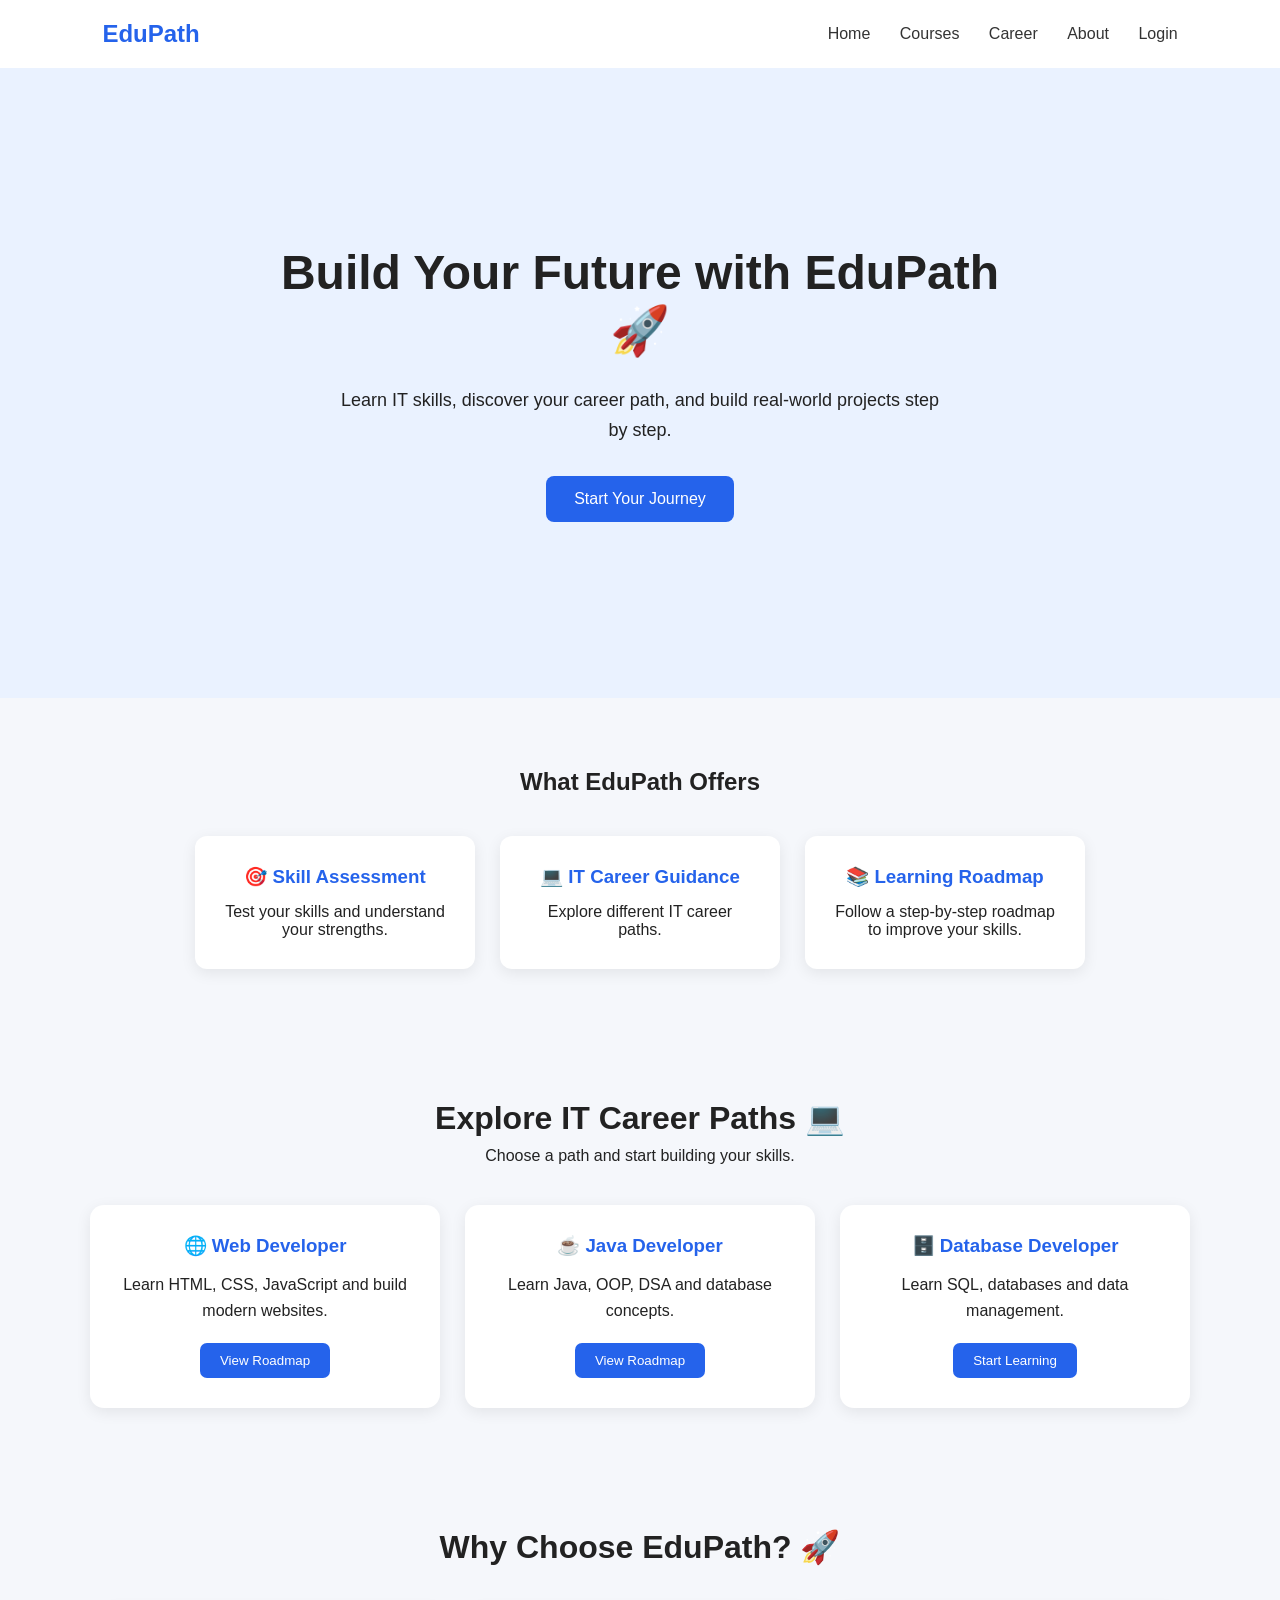
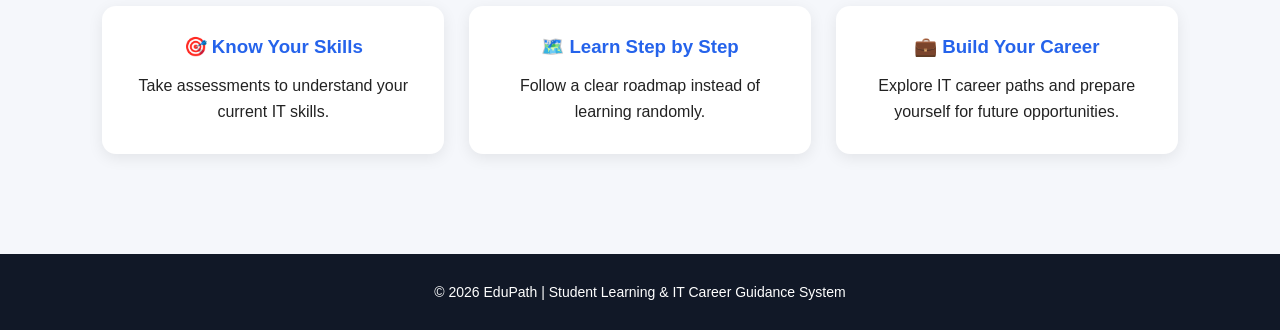
==== index.html @ ddccabc4 "Add files via upload" ====
<!DOCTYPE html>
<html lang="en">

<head>
    <meta charset="UTF-8">
    <meta name="viewport" content="width=device-width, initial-scale=1.0">

    <title>EduPath - Student Learning & IT Career Guidance</title>

    <link rel="stylesheet" href="style.css">
</head>

<body>

    <!-- Header -->
    <header>
        <h2>EduPath</h2>

        <nav>
            <a href="index.html">Home</a>
            <a href="materials.html">Courses</a>
            <a href="roadmap.html">Career</a>
            <a href="about.html">About</a>
            <a href="login.html">Login</a>
        </nav>
    </header>


    <!-- Hero Section -->
    <section class="hero">

        <div class="hero-content">

            <h1>Build Your Future with EduPath 🚀</h1>

            <p>
                Learn IT skills, discover your career path,
                and build real-world projects step by step.
            </p>

            <a href="assessment.html">
                <button>Start Your Journey</button>
            </a>

        </div>

    </section>


    <!-- Features -->
    <section class="features">

        <h2>What EduPath Offers</h2>

        <div class="feature-box">

            <div>
                <h3>🎯 Skill Assessment</h3>
                <p>Test your skills and understand your strengths.</p>
            </div>

            <div>
                <h3>💻 IT Career Guidance</h3>
                <p>Explore different IT career paths.</p>
            </div>

            <div>
                <h3>📚 Learning Roadmap</h3>
                <p>Follow a step-by-step roadmap to improve your skills.</p>
            </div>

        </div>

    </section>


    <!-- Career Section -->
    <section class="career-section">

        <h2>Explore IT Career Paths 💻</h2>

        <p>Choose a path and start building your skills.</p>

        <div class="career-container">

            <div class="career-card">
                <h3>🌐 Web Developer</h3>

                <p>
                    Learn HTML, CSS, JavaScript and build modern websites.
                </p>

                <a href="roadmap.html">
                    <button>View Roadmap</button>
                </a>
            </div>


            <div class="career-card">
                <h3>☕ Java Developer</h3>

                <p>
                    Learn Java, OOP, DSA and database concepts.
                </p>

                <a href="roadmap.html">
                    <button>View Roadmap</button>
                </a>
            </div>


            <div class="career-card">
                <h3>🗄️ Database Developer</h3>

                <p>
                    Learn SQL, databases and data management.
                </p>

                <a href="materials.html">
                    <button>Start Learning</button>
                </a>
            </div>

        </div>

    </section>

    <section class="why-section">

        <h2>Why Choose EduPath? 🚀</h2>

        <div class="why-container">

            <div class="why-card">
                <h3>🎯 Know Your Skills</h3>
                <p>
                    Take assessments to understand your current IT skills.
                </p>
            </div>

            <div class="why-card">
                <h3>🗺️ Learn Step by Step</h3>
                <p>
                    Follow a clear roadmap instead of learning randomly.
                </p>
            </div>

            <div class="why-card">
                <h3>💼 Build Your Career</h3>
                <p>
                    Explore IT career paths and prepare yourself for future opportunities.
                </p>
            </div>

        </div>

    </section>

    <!-- Footer -->
    <footer>

        <p>
            © 2026 EduPath | Student Learning & IT Career Guidance System
        </p>

    </footer>


    <script src="script.js"></script>

</body>

</html>
---- style.css ----
* {
    margin: 0;
    padding: 0;
    box-sizing: border-box;
}

body {
    font-family: Arial, sans-serif;
    background: #f5f7fb;
    color: #222;
}

/* Header */
header {
    background: white;
    padding: 20px 8%;
    display: flex;
    justify-content: space-between;
    align-items: center;
    box-shadow: 0 2px 10px rgba(0, 0, 0, 0.08);
}

header h2 {
    color: #2563eb;
}

nav a {
    text-decoration: none;
    color: #333;
    margin-left: 25px;
    font-size: 16px;
}

nav a:hover {
    color: #2563eb;
}

/* Hero */
.hero {
    text-align: center;
    padding: 100px 20px;
    background: #eaf2ff;
}

.hero h1 {
    font-size: 42px;
    max-width: 750px;
    margin: auto;
    line-height: 1.2;
}

.hero p {
    font-size: 18px;
    margin: 25px auto;
    max-width: 600px;
    line-height: 1.6;
}

.hero button {
    padding: 14px 28px;
    border: none;
    border-radius: 8px;
    background: #2563eb;
    color: white;
    font-size: 16px;
    cursor: pointer;
}

.hero button:hover {
    background: #174bb5;
}

/* Features */
.features {
    padding: 70px 8%;
    text-align: center;
}

.features h2 {
    margin-bottom: 40px;
}

.feature-box {
    display: flex;
    justify-content: center;
    gap: 25px;
    flex-wrap: wrap;
}

.feature-box div {
    background: white;
    padding: 30px;
    width: 280px;
    border-radius: 12px;
    box-shadow: 0 4px 15px rgba(0, 0, 0, 0.08);
}

.feature-box h3 {
    margin-bottom: 15px;
}

/* Footer */
footer {
    text-align: center;
    padding: 25px;
    background: #111827;
    color: white;
}

/* Mobile */
@media (max-width: 700px) {

    header {
        flex-direction: column;
        gap: 15px;
    }

    nav a {
        margin: 0 7px;
        font-size: 14px;
    }

    .hero h1 {
        font-size: 30px;
    }
}

/* Login Page */

.login-container {
    width: 350px;
    margin: 80px auto;
    padding: 35px;
    background: white;
    border-radius: 15px;
    box-shadow: 0 5px 20px rgba(0, 0, 0, 0.12);
    text-align: center;
}

.login-container h1 {
    color: #2563eb;
    margin-bottom: 10px;
}

.login-container h2 {
    margin-bottom: 25px;
}

.login-container form {
    text-align: left;
}

.login-container label {
    display: block;
    margin-top: 15px;
    margin-bottom: 6px;
}

.login-container input {
    width: 100%;
    padding: 12px;
    border: 1px solid #ccc;
    border-radius: 7px;
    box-sizing: border-box;
}

.login-container button {
    width: 100%;
    margin-top: 25px;
    padding: 12px;
    border: none;
    border-radius: 7px;
    background: #2563eb;
    color: white;
    font-size: 16px;
    cursor: pointer;
}

.login-container button:hover {
    background: #174bb5;
}

.login-container p {
    margin-top: 20px;
}

.login-container a {
    color: #2563eb;
    text-decoration: none;
}

/* Dashboard */

.dashboard {
    padding: 60px 8%;
    text-align: center;
}

.dashboard h1 {
    font-size: 34px;
    margin-bottom: 12px;
}

.dashboard>p {
    font-size: 17px;
    margin-bottom: 40px;
}

.dashboard-box {
    display: grid;
    grid-template-columns: repeat(3, 1fr);
    gap: 25px;
}

.dashboard-card {
    background: white;
    padding: 30px 20px;
    border-radius: 14px;
    box-shadow: 0 4px 15px rgba(0, 0, 0, 0.08);
}

.dashboard-card h3 {
    margin-bottom: 12px;
}

.dashboard-card p {
    line-height: 1.5;
    margin-bottom: 20px;
}

.dashboard-card button {
    padding: 10px 18px;
    border: none;
    border-radius: 7px;
    background: #2563eb;
    color: white;
    cursor: pointer;
}

.dashboard-card button:hover {
    background: #174bb5;
}

/* Mobile Dashboard */

@media (max-width: 800px) {
    .dashboard-box {
        grid-template-columns: 1fr;
    }
}

/* Skill Assessment */

.assessment {
    max-width: 800px;
    margin: 50px auto;
    padding: 35px;
}

.assessment h1 {
    text-align: center;
    font-size: 34px;
    margin-bottom: 10px;
}

.assessment>p {
    text-align: center;
    margin-bottom: 35px;
}

.question {
    background: white;
    padding: 25px;
    margin-bottom: 20px;
    border-radius: 12px;
    box-shadow: 0 4px 15px rgba(0, 0, 0, 0.08);
}

.question h3 {
    margin-bottom: 18px;
}

.question label {
    display: block;
    padding: 10px;
    margin: 5px 0;
    border: 1px solid #ddd;
    border-radius: 7px;
    cursor: pointer;
}

.question label:hover {
    background: #f0f6ff;
}

.question input {
    margin-right: 10px;
}

.assessment button {
    display: block;
    margin: 30px auto;
    padding: 13px 25px;
    border: none;
    border-radius: 8px;
    background: #2563eb;
    color: white;
    font-size: 16px;
    cursor: pointer;
}

.assessment button:hover {
    background: #174bb5;
}

#assessmentResult {
    text-align: center;
    font-size: 20px;
    font-weight: bold;
    margin-top: 20px;
}

/* Mobile Responsive Design */

@media (max-width: 600px) {

    header {
        padding: 15px 20px;
        flex-direction: column;
        gap: 12px;
    }

    nav {
        display: flex;
        flex-wrap: wrap;
        justify-content: center;
        gap: 10px;
    }

    nav a {
        font-size: 14px;
    }

    .dashboard {
        padding: 35px 20px;
    }

    .dashboard h1 {
        font-size: 26px;
    }

    .dashboard-box {
        grid-template-columns: 1fr;
    }

    .assessment {
        padding: 25px 15px;
    }

    .assessment h1 {
        font-size: 28px;
    }

    .question {
        padding: 20px;
    }

    .roadmap {
        padding: 35px 20px;
    }

    .materials {
        padding: 35px 20px;
    }

    .quiz {
        padding: 35px 20px;
    }

    .results {
        padding: 35px 20px;
    }

    .profile {
        padding: 35px 20px;
    }

}

/* Responsive Design */

@media (max-width: 900px) {

    .dashboard-box,
    .materials-container {
        grid-template-columns: 1fr 1fr;
    }

}

@media (max-width: 600px) {

    header {
        flex-direction: column;
        text-align: center;
    }

    nav {
        display: flex;
        flex-wrap: wrap;
        justify-content: center;
        gap: 10px;
    }

    .dashboard-box,
    .materials-container {
        grid-template-columns: 1fr;
    }

    .dashboard,
    .assessment,
    .roadmap,
    .materials,
    .quiz,
    .results,
    .profile {
        width: auto;
        padding: 25px 15px;
    }

    h1 {
        font-size: 28px;
    }

    .dashboard-card,
    .material-card,
    .quiz-question,
    .question,
    .result-card,
    .profile-card {
        width: auto;
    }

}

/* Home Page Hero */

.hero {
    min-height: 70vh;
    display: flex;
    align-items: center;
    justify-content: center;
    text-align: center;
    padding: 50px 20px;
}

.hero-content {
    max-width: 750px;
}

.hero h1 {
    font-size: 48px;
    margin-bottom: 20px;
}

.hero p {
    font-size: 18px;
    line-height: 1.7;
    margin-bottom: 30px;
}

.hero button {
    padding: 14px 28px;
    font-size: 16px;
    cursor: pointer;
}

/* Career Cards */

.career-section {
    text-align: center;
    padding: 60px 20px;
}

.career-section h2 {
    font-size: 32px;
    margin-bottom: 10px;
}

.career-container {
    display: grid;
    grid-template-columns: repeat(3, 1fr);
    gap: 25px;
    max-width: 1100px;
    margin: 40px auto 0;
}

.career-card {
    padding: 25px;
    border-radius: 12px;
    text-align: center;
}

.career-card h3 {
    margin-bottom: 15px;
}

.career-card p {
    line-height: 1.6;
    margin-bottom: 20px;
}

.career-card button {
    padding: 10px 20px;
    cursor: pointer;
}

/* Phone */

@media (max-width: 600px) {

    .career-container {
        grid-template-columns: 1fr;
    }

}

/* Career Card Design */

.career-card {
    background: white;
    padding: 30px 25px;
    border-radius: 14px;
    box-shadow: 0 4px 15px rgba(0, 0, 0, 0.08);
    transition: transform 0.2s ease;
}

.career-card:hover {
    transform: translateY(-5px);
}

.career-card h3 {
    color: #2563eb;
}

.career-card button {
    border: none;
    border-radius: 7px;
    background: #2563eb;
    color: white;
}

.career-card button:hover {
    background: #174bb5;
}

/* Feature Card Design */

.feature-box div {
    transition: transform 0.2s ease;
}

.feature-box div:hover {
    transform: translateY(-5px);
}

.feature-box h3 {
    color: #2563eb;
}

/* Footer Design */

footer {
    margin-top: 40px;
    padding: 30px 20px;
    text-align: center;
    background: #111827;
    color: white;
}

footer p {
    margin: 0;
    font-size: 14px;
}

/* Why Choose EduPath */

.why-section {
    padding: 60px 8%;
    text-align: center;
}

.why-section h2 {
    font-size: 32px;
    margin-bottom: 40px;
}

.why-container {
    display: grid;
    grid-template-columns: repeat(3, 1fr);
    gap: 25px;
    max-width: 1100px;
    margin: auto;
}

.why-card {
    background: white;
    padding: 30px 25px;
    border-radius: 14px;
    box-shadow: 0 4px 15px rgba(0, 0, 0, 0.08);
}

.why-card h3 {
    color: #2563eb;
    margin-bottom: 15px;
}

.why-card p {
    line-height: 1.6;
}

/* Phone */

@media (max-width: 600px) {

    .why-container {
        grid-template-columns: 1fr;
    }

}
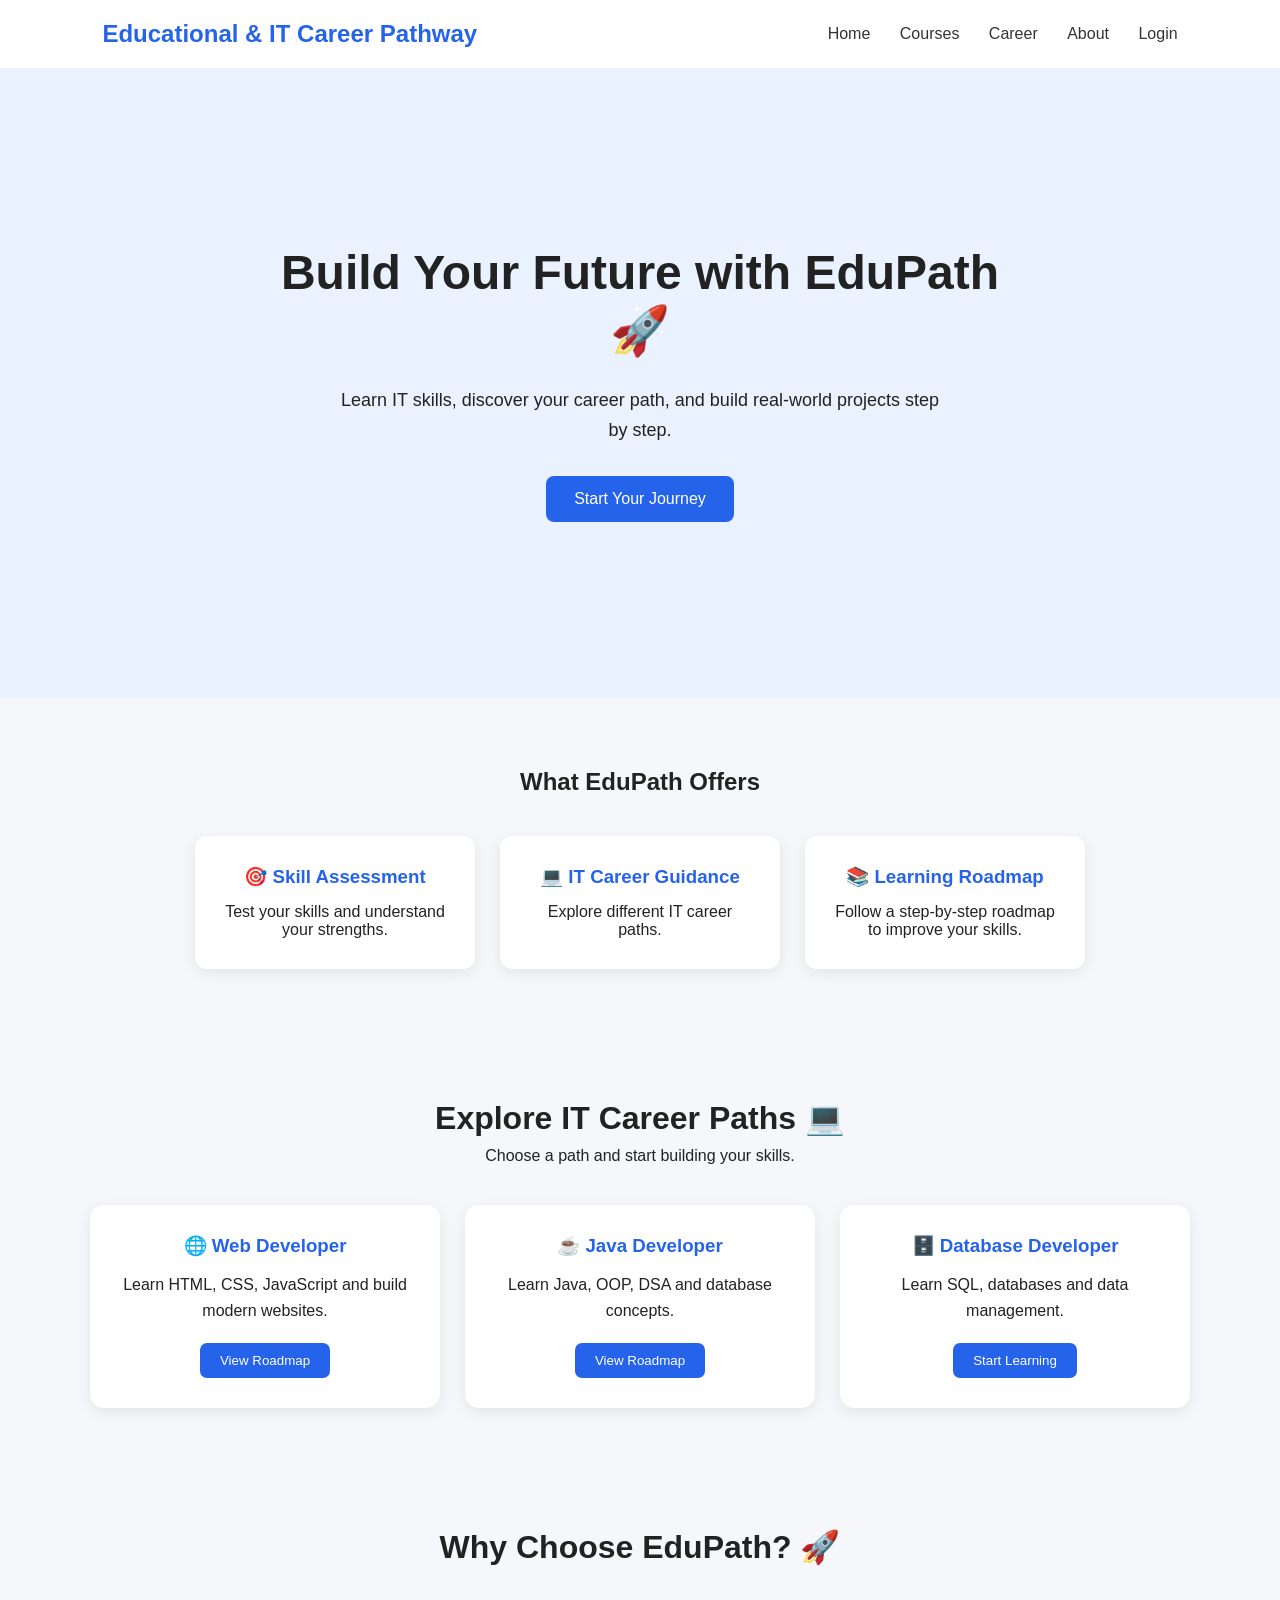
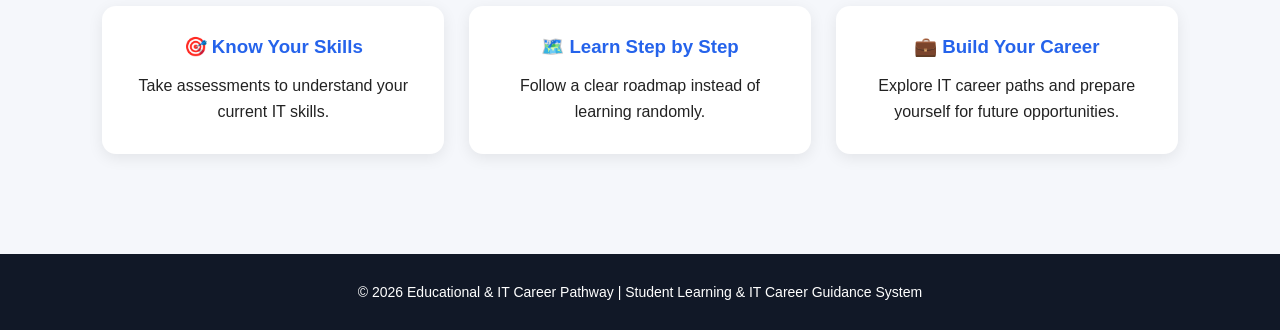
==== commit 6a6f5a94: "Add files via upload" ====
--- a/index.html
+++ b/index.html
@@ -14,7 +14,7 @@
 
     <!-- Header -->
     <header>
-        <h2>EduPath</h2>
+        <h2>Educational & IT Career Pathway</h2>
 
         <nav>
             <a href="index.html">Home</a>
@@ -160,7 +160,7 @@
     <footer>
 
         <p>
-            © 2026 EduPath | Student Learning & IT Career Guidance System
+            © 2026 Educational & IT Career Pathway | Student Learning & IT Career Guidance System
         </p>
 
     </footer>
--- a/style.css
+++ b/style.css
@@ -627,4 +627,2493 @@
         grid-template-columns: 1fr;
     }
 
+}
+
+/* Mobile Hero Fix */
+
+@media (max-width: 600px) {
+
+    .hero {
+        min-height: auto;
+        padding: 60px 20px;
+    }
+
+    .hero h1 {
+        font-size: 30px;
+    }
+
+    .hero p {
+        font-size: 16px;
+        margin: 18px auto;
+    }
+
+    .hero-content {
+        width: 100%;
+    }
+
+}
+
+/* =================================
+   CAREER ROADMAP PAGE
+================================= */
+
+.roadmap-hero {
+    padding: 80px 20px;
+    text-align: center;
+    background: linear-gradient(135deg, #eaf2ff, #f5f3ff);
+}
+
+.roadmap-badge {
+    display: inline-block;
+    padding: 10px 18px;
+    border-radius: 30px;
+    background: white;
+    color: #2563eb;
+    font-weight: bold;
+    box-shadow: 0 3px 12px rgba(0, 0, 0, 0.08);
+}
+
+.roadmap-hero h1 {
+    font-size: 46px;
+    margin: 25px 0 15px;
+    color: #172554;
+}
+
+.roadmap-hero p {
+    max-width: 750px;
+    margin: auto;
+    font-size: 18px;
+    line-height: 1.7;
+    color: #475569;
+}
+
+
+/* Main Section */
+
+.roadmap-section {
+    padding: 70px 6%;
+    background: #f8fafc;
+}
+
+.roadmap-section>h2 {
+    text-align: center;
+    font-size: 34px;
+    color: #172554;
+}
+
+.section-subtitle {
+    text-align: center;
+    margin: 12px auto 45px;
+    color: #64748b;
+}
+
+
+/* Career Card */
+
+.roadmap-card {
+    max-width: 1150px;
+    margin: 35px auto;
+    padding: 35px;
+    border-radius: 20px;
+    background: white;
+    box-shadow: 0 8px 30px rgba(0, 0, 0, 0.08);
+    border: 1px solid #e2e8f0;
+}
+
+
+/* Career Information */
+
+.career-info {
+    max-width: 850px;
+}
+
+.career-icon {
+    width: 65px;
+    height: 65px;
+    display: flex;
+    align-items: center;
+    justify-content: center;
+    border-radius: 18px;
+    background: #eaf2ff;
+    font-size: 32px;
+    margin-bottom: 18px;
+}
+
+.career-info h2 {
+    font-size: 30px;
+    margin-bottom: 8px;
+    color: #172554;
+}
+
+.career-info h4 {
+    color: #2563eb;
+    margin-bottom: 18px;
+}
+
+.career-info p {
+    line-height: 1.7;
+    color: #475569;
+    margin-bottom: 12px;
+}
+
+
+/* Steps */
+
+.steps {
+    margin-top: 35px;
+}
+
+.steps>h3 {
+    margin-bottom: 20px;
+    color: #172554;
+}
+
+.step {
+    display: flex;
+    gap: 18px;
+    padding: 20px;
+    margin-bottom: 15px;
+    border-radius: 14px;
+    background: #f8fafc;
+    border: 1px solid #e2e8f0;
+    transition: 0.3s;
+}
+
+.step:hover {
+    transform: translateX(5px);
+    box-shadow: 0 5px 18px rgba(0, 0, 0, 0.08);
+}
+
+.step>span {
+    min-width: 38px;
+    height: 38px;
+    display: flex;
+    align-items: center;
+    justify-content: center;
+    border-radius: 50%;
+    background: #2563eb;
+    color: white;
+    font-weight: bold;
+}
+
+.step h4 {
+    margin-bottom: 7px;
+    color: #1e293b;
+    font-size: 18px;
+}
+
+.step p {
+    color: #64748b;
+    line-height: 1.6;
+}
+
+
+/* Different Career Cards */
+
+.java-roadmap {
+    border-top: 5px solid #7c3aed;
+}
+
+.java-roadmap .career-icon {
+    background: #f1eaff;
+}
+
+.database-roadmap {
+    border-top: 5px solid #059669;
+}
+
+.database-roadmap .career-icon {
+    background: #e7fff6;
+}
+
+
+/* Career Opportunities */
+
+.career-opportunities {
+    margin-top: 25px;
+    padding: 16px 20px;
+    border-radius: 12px;
+    background: #eef5ff;
+    color: #2563eb;
+    line-height: 1.7;
+}
+
+
+/* Other Careers */
+
+.other-careers {
+    padding: 70px 6%;
+    text-align: center;
+}
+
+.other-careers h2 {
+    font-size: 32px;
+    color: #172554;
+}
+
+.other-careers>p {
+    margin: 12px auto 35px;
+    color: #64748b;
+}
+
+.other-career-container {
+    max-width: 1100px;
+    margin: auto;
+    display: grid;
+    grid-template-columns: repeat(3, 1fr);
+    gap: 25px;
+}
+
+.other-card {
+    padding: 28px;
+    background: white;
+    border-radius: 16px;
+    border: 1px solid #e2e8f0;
+    box-shadow: 0 5px 18px rgba(0, 0, 0, 0.06);
+    transition: 0.3s;
+}
+
+.other-card:hover {
+    transform: translateY(-6px);
+}
+
+.other-card h3 {
+    margin-bottom: 12px;
+    color: #2563eb;
+}
+
+.other-card p {
+    color: #64748b;
+    line-height: 1.6;
+}
+
+
+/* Mobile */
+
+@media (max-width: 700px) {
+
+    .roadmap-hero {
+        padding: 55px 20px;
+    }
+
+    .roadmap-hero h1 {
+        font-size: 31px;
+    }
+
+    .roadmap-hero p {
+        font-size: 16px;
+    }
+
+    .roadmap-section {
+        padding: 45px 15px;
+    }
+
+    .roadmap-section>h2 {
+        font-size: 27px;
+    }
+
+    .roadmap-card {
+        padding: 22px;
+        margin: 25px auto;
+    }
+
+    .career-info h2 {
+        font-size: 26px;
+    }
+
+    .step {
+        padding: 16px;
+        gap: 12px;
+    }
+
+    .step p {
+        font-size: 14px;
+    }
+
+    .other-careers {
+        padding: 50px 15px;
+    }
+
+    .other-career-container {
+        grid-template-columns: 1fr;
+    }
+
+}
+
+/* ============================= */
+/* PROFESSIONAL ROADMAP DESIGN */
+/* ============================= */
+
+.roadmap-hero {
+    text-align: center;
+    padding: 70px 20px;
+    background: linear-gradient(135deg, #eaf2ff, #f8fbff);
+}
+
+.roadmap-hero h1 {
+    font-size: 42px;
+    margin-bottom: 15px;
+}
+
+.roadmap-hero p {
+    max-width: 700px;
+    margin: auto;
+    line-height: 1.7;
+    color: #555;
+}
+
+.roadmap-section {
+    padding: 70px 8%;
+    background: #f5f7fb;
+}
+
+.java-roadmap {
+    background: #eef5ff;
+}
+
+.database-roadmap {
+    background: #f7f8fc;
+}
+
+.roadmap-title {
+    text-align: center;
+    max-width: 800px;
+    margin: 0 auto 45px;
+}
+
+.roadmap-title h2 {
+    font-size: 32px;
+    color: #2563eb;
+    margin-bottom: 12px;
+}
+
+.roadmap-title p {
+    color: #555;
+    line-height: 1.7;
+}
+
+.roadmap-grid {
+    max-width: 1100px;
+    margin: auto;
+    display: grid;
+    grid-template-columns: repeat(3, 1fr);
+    gap: 25px;
+}
+
+.roadmap-card {
+    background: white;
+    padding: 30px;
+    border-radius: 16px;
+    box-shadow: 0 5px 20px rgba(0, 0, 0, 0.08);
+    border-top: 4px solid #2563eb;
+    transition: 0.3s;
+}
+
+.roadmap-card:hover {
+    transform: translateY(-6px);
+    box-shadow: 0 10px 25px rgba(0, 0, 0, 0.12);
+}
+
+.roadmap-card span {
+    display: inline-block;
+    background: #2563eb;
+    color: white;
+    padding: 6px 12px;
+    border-radius: 20px;
+    font-size: 13px;
+    margin-bottom: 15px;
+}
+
+.roadmap-card h3 {
+    font-size: 21px;
+    margin-bottom: 15px;
+}
+
+.roadmap-card p {
+    color: #555;
+    line-height: 1.7;
+}
+
+.roadmap-card b {
+    display: block;
+    margin-top: 18px;
+    margin-bottom: 5px;
+}
+
+.final-card {
+    border-top-color: #16a34a;
+}
+
+.final-card span {
+    background: #16a34a;
+}
+
+
+/* Mobile */
+
+@media (max-width: 800px) {
+
+    .roadmap-grid {
+        grid-template-columns: 1fr 1fr;
+    }
+
+}
+
+@media (max-width: 600px) {
+
+    .roadmap-hero {
+        padding: 50px 20px;
+    }
+
+    .roadmap-hero h1 {
+        font-size: 30px;
+    }
+
+    .roadmap-section {
+        padding: 50px 15px;
+    }
+
+    .roadmap-title h2 {
+        font-size: 26px;
+    }
+
+    .roadmap-grid {
+        grid-template-columns: 1fr;
+    }
+
+    .roadmap-card {
+        padding: 25px;
+    }
+
+}
+
+/* ================================= */
+/* PROFESSIONAL STUDY MATERIALS PAGE */
+/* ================================= */
+
+.materials-hero {
+    min-height: 300px;
+    padding: 70px 20px;
+    display: flex;
+    justify-content: center;
+    align-items: center;
+    text-align: center;
+    background: linear-gradient(135deg, #eaf2ff, #f8fbff);
+}
+
+.materials-hero h1 {
+    font-size: 48px;
+    margin: 15px 0;
+}
+
+.materials-hero p {
+    max-width: 650px;
+    margin: auto;
+    color: #555;
+    line-height: 1.7;
+    font-size: 17px;
+}
+
+.materials-badge {
+    display: inline-block;
+    padding: 8px 16px;
+    border-radius: 30px;
+    background: #dbeafe;
+    color: #2563eb;
+    font-size: 13px;
+    font-weight: bold;
+    letter-spacing: 1px;
+}
+
+
+/* Materials Section */
+
+.materials-section {
+    padding: 70px 8%;
+    background: #f5f7fb;
+}
+
+.materials-heading {
+    text-align: center;
+    margin-bottom: 45px;
+}
+
+.materials-heading h2 {
+    font-size: 32px;
+    margin-bottom: 10px;
+}
+
+.materials-heading p {
+    color: #666;
+}
+
+
+/* Cards */
+
+.materials-container {
+    max-width: 1150px;
+    margin: auto;
+
+    display: grid;
+    grid-template-columns: repeat(3, 1fr);
+
+    gap: 25px;
+}
+
+.material-card {
+    background: white;
+
+    padding: 30px;
+
+    border-radius: 18px;
+
+    box-shadow: 0 5px 20px rgba(0, 0, 0, 0.08);
+
+    border: 1px solid #e8edf5;
+
+    transition: 0.3s;
+}
+
+.material-card:hover {
+    transform: translateY(-7px);
+
+    box-shadow: 0 12px 30px rgba(0, 0, 0, 0.12);
+}
+
+.material-icon {
+    width: 60px;
+    height: 60px;
+
+    display: flex;
+    align-items: center;
+    justify-content: center;
+
+    border-radius: 14px;
+
+    background: #eaf2ff;
+
+    font-size: 30px;
+
+    margin-bottom: 20px;
+}
+
+.material-card h3 {
+    font-size: 22px;
+    margin-bottom: 12px;
+}
+
+.material-card p {
+    color: #555;
+
+    line-height: 1.7;
+
+    font-size: 15px;
+
+    min-height: 105px;
+}
+
+
+/* Topics */
+
+.material-topics {
+    display: flex;
+    flex-wrap: wrap;
+
+    gap: 7px;
+
+    margin: 18px 0;
+}
+
+.material-topics span {
+    background: #f0f6ff;
+
+    color: #2563eb;
+
+    padding: 5px 10px;
+
+    border-radius: 20px;
+
+    font-size: 12px;
+
+    font-weight: bold;
+}
+
+
+/* Button */
+
+.material-card button {
+    width: 100%;
+
+    padding: 12px;
+
+    border: none;
+
+    border-radius: 8px;
+
+    background: #2563eb;
+
+    color: white;
+
+    font-size: 15px;
+
+    cursor: pointer;
+
+    transition: 0.3s;
+}
+
+.material-card button:hover {
+    background: #174bb5;
+}
+
+
+/* Learning Tips */
+
+.learning-tips {
+    padding: 70px 8%;
+
+    text-align: center;
+
+    background: white;
+}
+
+.learning-tips h2 {
+    font-size: 30px;
+
+    margin-bottom: 40px;
+}
+
+.tips-container {
+    max-width: 1000px;
+
+    margin: auto;
+
+    display: grid;
+
+    grid-template-columns: repeat(3, 1fr);
+
+    gap: 25px;
+}
+
+.tip-card {
+    padding: 28px;
+
+    border-radius: 15px;
+
+    background: #f5f7fb;
+
+    border: 1px solid #e5e7eb;
+}
+
+.tip-card span {
+    display: inline-flex;
+
+    width: 40px;
+    height: 40px;
+
+    align-items: center;
+    justify-content: center;
+
+    border-radius: 50%;
+
+    background: #2563eb;
+
+    color: white;
+
+    font-weight: bold;
+
+    margin-bottom: 15px;
+}
+
+.tip-card h3 {
+    margin-bottom: 10px;
+}
+
+.tip-card p {
+    color: #666;
+
+    line-height: 1.6;
+}
+
+
+/* Mobile */
+
+@media (max-width: 900px) {
+
+    .materials-container {
+        grid-template-columns: 1fr 1fr;
+    }
+
+    .tips-container {
+        grid-template-columns: 1fr 1fr;
+    }
+
+}
+
+
+@media (max-width: 600px) {
+
+    .materials-hero {
+        min-height: 260px;
+
+        padding: 50px 20px;
+    }
+
+    .materials-hero h1 {
+        font-size: 34px;
+    }
+
+    .materials-section {
+        padding: 50px 15px;
+    }
+
+    .materials-heading h2 {
+        font-size: 26px;
+    }
+
+    .materials-container {
+        grid-template-columns: 1fr;
+    }
+
+    .tips-container {
+        grid-template-columns: 1fr;
+    }
+
+    .material-card {
+        padding: 25px;
+    }
+
+}
+
+/* ========================================= */
+/* PROFESSIONAL LEARNING CENTER */
+/* ========================================= */
+
+.learning-hero {
+    padding: 80px 20px;
+    text-align: center;
+    background: linear-gradient(135deg, #eaf2ff, #f8fbff);
+}
+
+.learning-hero span {
+    display: inline-block;
+    padding: 8px 18px;
+    background: #dbeafe;
+    color: #2563eb;
+    border-radius: 30px;
+    font-size: 13px;
+    font-weight: bold;
+    letter-spacing: 1px;
+}
+
+.learning-hero h1 {
+    font-size: 46px;
+    margin: 20px 0 15px;
+}
+
+.learning-hero p {
+    max-width: 700px;
+    margin: auto;
+    color: #555;
+    font-size: 17px;
+    line-height: 1.7;
+}
+
+
+/* Learning Section */
+
+.learning-section {
+    padding: 70px 8%;
+    background: #f5f7fb;
+}
+
+.learning-section.alternate {
+    background: white;
+}
+
+.learning-title {
+    max-width: 1100px;
+    margin: 0 auto 40px;
+
+    display: flex;
+    align-items: center;
+    gap: 20px;
+}
+
+.learning-icon {
+    min-width: 75px;
+    height: 75px;
+
+    display: flex;
+    align-items: center;
+    justify-content: center;
+
+    background: #eaf2ff;
+
+    border-radius: 18px;
+
+    font-size: 38px;
+}
+
+.learning-title h2 {
+    font-size: 30px;
+    margin-bottom: 8px;
+}
+
+.learning-title p {
+    color: #666;
+}
+
+
+/* Topic Grid */
+
+.topic-grid {
+    max-width: 1100px;
+    margin: auto;
+
+    display: grid;
+
+    grid-template-columns: repeat(3, 1fr);
+
+    gap: 22px;
+}
+
+
+/* Topic Cards */
+
+.topic-card {
+    position: relative;
+
+    background: white;
+
+    padding: 28px;
+
+    border-radius: 16px;
+
+    border: 1px solid #e5e7eb;
+
+    box-shadow: 0 5px 18px rgba(0, 0, 0, 0.06);
+
+    transition: 0.3s;
+}
+
+.alternate .topic-card {
+    background: #f8fafc;
+}
+
+.topic-card:hover {
+    transform: translateY(-6px);
+
+    box-shadow: 0 12px 28px rgba(0, 0, 0, 0.11);
+}
+
+.topic-card>span {
+    display: inline-flex;
+
+    width: 38px;
+    height: 38px;
+
+    align-items: center;
+    justify-content: center;
+
+    border-radius: 50%;
+
+    background: #2563eb;
+
+    color: white;
+
+    font-size: 13px;
+
+    font-weight: bold;
+
+    margin-bottom: 18px;
+}
+
+.topic-card h3 {
+    font-size: 19px;
+
+    margin-bottom: 12px;
+}
+
+.topic-card p {
+    color: #555;
+
+    line-height: 1.7;
+
+    font-size: 14px;
+}
+
+
+/* Mobile */
+
+@media (max-width: 900px) {
+
+    .topic-grid {
+        grid-template-columns: 1fr 1fr;
+    }
+
+}
+
+
+@media (max-width: 600px) {
+
+    .learning-hero {
+        padding: 55px 20px;
+    }
+
+    .learning-hero h1 {
+        font-size: 34px;
+    }
+
+    .learning-section {
+        padding: 50px 15px;
+    }
+
+    .learning-title {
+        align-items: flex-start;
+    }
+
+    .learning-title h2 {
+        font-size: 24px;
+    }
+
+    .learning-icon {
+        min-width: 60px;
+        height: 60px;
+        font-size: 28px;
+    }
+
+    .topic-grid {
+        grid-template-columns: 1fr;
+    }
+
+    .topic-card {
+        padding: 24px;
+    }
+
+}
+
+/* ================================= */
+/* PROFESSIONAL ABOUT PAGE */
+/* ================================= */
+
+.about-hero {
+    min-height: 430px;
+
+    display: flex;
+    align-items: center;
+    justify-content: center;
+
+    text-align: center;
+
+    padding: 80px 20px;
+
+    background: linear-gradient(135deg,
+            #eaf2ff,
+            #f8fbff);
+}
+
+.about-hero-content {
+    max-width: 850px;
+}
+
+.about-badge {
+    display: inline-block;
+
+    padding: 8px 18px;
+
+    border-radius: 30px;
+
+    background: #dbeafe;
+
+    color: #2563eb;
+
+    font-size: 13px;
+
+    font-weight: bold;
+
+    letter-spacing: 1px;
+}
+
+.about-hero h1 {
+    font-size: 48px;
+
+    margin: 22px 0;
+
+    line-height: 1.2;
+}
+
+.about-hero p {
+    max-width: 720px;
+
+    margin: auto;
+
+    color: #555;
+
+    font-size: 18px;
+
+    line-height: 1.8;
+}
+
+
+/* About Section */
+
+.about-section {
+    padding: 80px 8%;
+
+    background: white;
+}
+
+.about-content {
+    max-width: 1100px;
+
+    margin: auto;
+
+    display: grid;
+
+    grid-template-columns: 2fr 1fr;
+
+    gap: 60px;
+
+    align-items: center;
+}
+
+.section-label {
+    color: #2563eb;
+
+    font-size: 13px;
+
+    font-weight: bold;
+
+    letter-spacing: 1.5px;
+}
+
+.about-text h2 {
+    font-size: 34px;
+
+    margin: 15px 0 25px;
+}
+
+.about-text p {
+    color: #555;
+
+    line-height: 1.8;
+
+    margin-bottom: 18px;
+}
+
+.about-highlight {
+    padding: 35px;
+
+    border-radius: 20px;
+
+    background: #f5f8ff;
+
+    border: 1px solid #e1eaff;
+
+    text-align: center;
+}
+
+.highlight-icon {
+    font-size: 45px;
+
+    margin-bottom: 15px;
+}
+
+.about-highlight h3 {
+    font-size: 22px;
+
+    margin-bottom: 12px;
+}
+
+.about-highlight p {
+    color: #666;
+
+    line-height: 1.7;
+}
+
+
+/* Mission */
+
+.mission-section {
+    padding: 80px 20px;
+
+    text-align: center;
+
+    background: #f5f7fb;
+}
+
+.mission-content {
+    max-width: 850px;
+
+    margin: auto;
+}
+
+.mission-content h2 {
+    font-size: 34px;
+
+    margin: 15px 0 25px;
+}
+
+.mission-content p {
+    color: #555;
+
+    line-height: 1.8;
+
+    margin-bottom: 15px;
+}
+
+
+/* Features */
+
+.about-features {
+    padding: 80px 8%;
+
+    background: white;
+}
+
+.section-heading {
+    max-width: 750px;
+
+    margin: 0 auto 50px;
+
+    text-align: center;
+}
+
+.section-heading h2 {
+    font-size: 34px;
+
+    margin: 15px 0;
+}
+
+.section-heading p {
+    color: #666;
+
+    line-height: 1.7;
+}
+
+.about-feature-grid {
+    max-width: 1100px;
+
+    margin: auto;
+
+    display: grid;
+
+    grid-template-columns: repeat(3, 1fr);
+
+    gap: 25px;
+}
+
+.about-feature-card {
+    padding: 30px;
+
+    background: #f8fafc;
+
+    border: 1px solid #e5e7eb;
+
+    border-radius: 18px;
+
+    transition: 0.3s;
+}
+
+.about-feature-card:hover {
+    transform: translateY(-7px);
+
+    box-shadow:
+        0 12px 30px rgba(0, 0, 0, 0.10);
+}
+
+.about-feature-icon {
+    width: 60px;
+
+    height: 60px;
+
+    display: flex;
+
+    align-items: center;
+
+    justify-content: center;
+
+    background: #eaf2ff;
+
+    border-radius: 15px;
+
+    font-size: 30px;
+
+    margin-bottom: 20px;
+}
+
+.about-feature-card h3 {
+    font-size: 20px;
+
+    margin-bottom: 12px;
+}
+
+.about-feature-card p {
+    color: #555;
+
+    line-height: 1.7;
+
+    font-size: 14px;
+}
+
+
+/* How It Works */
+
+.how-section {
+    padding: 80px 8%;
+
+    background: #f5f7fb;
+}
+
+.steps-container {
+    max-width: 1100px;
+
+    margin: auto;
+
+    display: grid;
+
+    grid-template-columns: repeat(4, 1fr);
+
+    gap: 20px;
+}
+
+.step-card {
+    background: white;
+
+    padding: 28px;
+
+    border-radius: 16px;
+
+    border: 1px solid #e5e7eb;
+}
+
+.step-number {
+    width: 42px;
+
+    height: 42px;
+
+    display: flex;
+
+    align-items: center;
+
+    justify-content: center;
+
+    border-radius: 50%;
+
+    background: #2563eb;
+
+    color: white;
+
+    font-size: 13px;
+
+    font-weight: bold;
+
+    margin-bottom: 18px;
+}
+
+.step-card h3 {
+    margin-bottom: 12px;
+}
+
+.step-card p {
+    color: #666;
+
+    line-height: 1.7;
+
+    font-size: 14px;
+}
+
+
+/* Vision */
+
+.vision-section {
+    padding: 80px 20px;
+
+    background: white;
+
+    text-align: center;
+}
+
+.vision-box {
+    max-width: 850px;
+
+    margin: auto;
+}
+
+.vision-icon {
+    font-size: 48px;
+
+    margin-bottom: 15px;
+}
+
+.vision-box h2 {
+    font-size: 36px;
+
+    margin: 18px 0 25px;
+}
+
+.vision-box p {
+    color: #555;
+
+    line-height: 1.8;
+
+    margin-bottom: 15px;
+}
+
+
+/* CTA */
+
+.about-cta {
+    padding: 70px 20px;
+
+    text-align: center;
+
+    background: #eaf2ff;
+}
+
+.about-cta h2 {
+    font-size: 32px;
+
+    margin-bottom: 15px;
+}
+
+.about-cta p {
+    color: #555;
+
+    margin-bottom: 25px;
+}
+
+.about-cta button {
+    padding: 14px 28px;
+
+    border: none;
+
+    border-radius: 8px;
+
+    background: #2563eb;
+
+    color: white;
+
+    font-size: 16px;
+
+    cursor: pointer;
+}
+
+.about-cta button:hover {
+    background: #174bb5;
+}
+
+
+/* Mobile */
+
+@media (max-width: 900px) {
+
+    .about-content {
+        grid-template-columns: 1fr;
+    }
+
+    .about-feature-grid {
+        grid-template-columns: 1fr 1fr;
+    }
+
+    .steps-container {
+        grid-template-columns: 1fr 1fr;
+    }
+
+}
+
+
+@media (max-width: 600px) {
+
+    .about-hero {
+        min-height: 380px;
+
+        padding: 55px 20px;
+    }
+
+    .about-hero h1 {
+        font-size: 34px;
+    }
+
+    .about-hero p {
+        font-size: 16px;
+    }
+
+    .about-section,
+    .about-features,
+    .how-section {
+        padding: 55px 15px;
+    }
+
+    .about-text h2,
+    .mission-content h2 {
+        font-size: 28px;
+    }
+
+    .section-heading h2 {
+        font-size: 28px;
+    }
+
+    .about-feature-grid,
+    .steps-container {
+        grid-template-columns: 1fr;
+    }
+
+    .vision-box h2 {
+        font-size: 29px;
+    }
+
+}
+/* ================================= */
+/* LEARNING PROGRESS TRACKER */
+/* ================================= */
+
+.progress-section {
+    padding: 70px 8%;
+    background: #f5f7fb;
+}
+
+.progress-heading {
+    max-width: 800px;
+    margin: 0 auto 45px;
+    text-align: center;
+}
+
+.progress-heading span {
+    color: #2563eb;
+    font-size: 13px;
+    font-weight: bold;
+    letter-spacing: 1px;
+}
+
+.progress-heading h2 {
+    font-size: 34px;
+    margin: 12px 0;
+}
+
+.progress-heading p {
+    color: #666;
+    line-height: 1.7;
+}
+
+
+/* Progress Container */
+
+.progress-container {
+    max-width: 1100px;
+    margin: auto;
+
+    display: grid;
+
+    grid-template-columns:
+        repeat(2, 1fr);
+
+    gap: 25px;
+}
+
+
+/* Progress Card */
+
+.progress-card {
+    background: white;
+
+    padding: 30px;
+
+    border-radius: 18px;
+
+    border: 1px solid #e5e7eb;
+
+    box-shadow:
+        0 5px 20px
+        rgba(0, 0, 0, 0.06);
+
+    transition: 0.3s;
+}
+
+.progress-card:hover {
+    transform: translateY(-5px);
+
+    box-shadow:
+        0 12px 28px
+        rgba(0, 0, 0, 0.10);
+}
+
+
+/* Overall */
+
+.overall-progress {
+    text-align: center;
+}
+
+.progress-icon {
+    font-size: 35px;
+
+    margin-bottom: 10px;
+}
+
+.overall-progress h3 {
+    font-size: 21px;
+}
+
+
+/* Circle */
+
+.progress-circle {
+    width: 140px;
+    height: 140px;
+
+    margin: 25px auto;
+
+    border-radius: 50%;
+
+    display: flex;
+
+    align-items: center;
+    justify-content: center;
+
+    background:
+        conic-gradient(
+            #2563eb 65%,
+            #e5e7eb 65%
+        );
+}
+
+.progress-circle::before {
+    content: "";
+
+    position: absolute;
+
+    width: 105px;
+    height: 105px;
+
+    border-radius: 50%;
+
+    background: white;
+}
+
+.progress-circle span {
+    position: relative;
+
+    font-size: 25px;
+
+    font-weight: bold;
+
+    color: #2563eb;
+}
+
+.overall-progress p {
+    color: #666;
+
+    line-height: 1.6;
+}
+
+
+/* Course Progress */
+
+.progress-card-top {
+    display: flex;
+
+    align-items: center;
+
+    gap: 12px;
+
+    margin-bottom: 12px;
+}
+
+.progress-card-top span {
+    font-size: 30px;
+}
+
+.progress-card-top h3 {
+    font-size: 19px;
+}
+
+.progress-card > p {
+    color: #666;
+
+    margin-bottom: 18px;
+}
+
+
+/* Progress Bar */
+
+.progress-bar {
+    width: 100%;
+
+    height: 10px;
+
+    background: #e5e7eb;
+
+    border-radius: 20px;
+
+    overflow: hidden;
+
+    margin-bottom: 10px;
+}
+
+.progress-fill {
+    height: 100%;
+
+    background: #2563eb;
+
+    border-radius: 20px;
+}
+
+.progress-card strong {
+    font-size: 14px;
+
+    color: #2563eb;
+}
+
+
+/* ================================= */
+/* STREAK & ACHIEVEMENTS */
+/* ================================= */
+
+.streak-section {
+    padding: 50px 8%;
+
+    background: white;
+
+    display: flex;
+
+    justify-content: center;
+
+    gap: 25px;
+
+    flex-wrap: wrap;
+}
+
+.streak-card {
+    width: 400px;
+
+    padding: 25px;
+
+    display: flex;
+
+    align-items: center;
+
+    gap: 20px;
+
+    background: #f8fafc;
+
+    border: 1px solid #e5e7eb;
+
+    border-radius: 15px;
+}
+
+.streak-icon {
+    width: 55px;
+    height: 55px;
+
+    display: flex;
+
+    align-items: center;
+    justify-content: center;
+
+    border-radius: 14px;
+
+    background: #eaf2ff;
+
+    font-size: 28px;
+}
+
+.streak-card h3 {
+    margin-bottom: 7px;
+}
+
+.streak-card p {
+    color: #666;
+
+    font-size: 14px;
+}
+
+
+/* ================================= */
+/* MOBILE */
+/* ================================= */
+
+@media (max-width: 700px) {
+
+    .progress-section {
+        padding: 50px 15px;
+    }
+
+    .progress-heading h2 {
+        font-size: 28px;
+    }
+
+    .progress-container {
+        grid-template-columns: 1fr;
+    }
+
+    .streak-section {
+        padding: 40px 15px;
+    }
+
+    .streak-card {
+        width: 100%;
+    }
+
+}
+
+
+/* ================================= */
+/* PROFESSIONAL QUIZ PAGE */
+/* ================================= */
+
+.quiz-hero {
+    padding: 75px 20px;
+
+    text-align: center;
+
+    background: linear-gradient(
+        135deg,
+        #eaf2ff,
+        #f8fbff
+    );
+}
+
+.quiz-hero-content {
+    max-width: 800px;
+
+    margin: auto;
+}
+
+.quiz-badge {
+    display: inline-block;
+
+    padding: 8px 18px;
+
+    border-radius: 30px;
+
+    background: #dbeafe;
+
+    color: #2563eb;
+
+    font-size: 12px;
+
+    font-weight: bold;
+
+    letter-spacing: 1px;
+}
+
+.quiz-hero h1 {
+    font-size: 45px;
+
+    margin: 20px 0 15px;
+}
+
+.quiz-hero p {
+    color: #555;
+
+    font-size: 17px;
+
+    line-height: 1.8;
+}
+
+
+/* Quiz Information */
+
+.quiz-info {
+    max-width: 1100px;
+
+    margin: 0 auto;
+
+    padding: 45px 20px;
+
+    display: grid;
+
+    grid-template-columns:
+        repeat(3, 1fr);
+
+    gap: 20px;
+}
+
+.quiz-info-card {
+    display: flex;
+
+    align-items: center;
+
+    gap: 18px;
+
+    padding: 25px;
+
+    background: white;
+
+    border: 1px solid #e5e7eb;
+
+    border-radius: 15px;
+
+    box-shadow:
+        0 5px 18px
+        rgba(0, 0, 0, 0.06);
+}
+
+.quiz-info-icon {
+    width: 55px;
+
+    height: 55px;
+
+    display: flex;
+
+    align-items: center;
+
+    justify-content: center;
+
+    border-radius: 14px;
+
+    background: #eaf2ff;
+
+    font-size: 27px;
+}
+
+.quiz-info-card h3 {
+    margin-bottom: 5px;
+}
+
+.quiz-info-card p {
+    color: #666;
+
+    font-size: 13px;
+}
+
+
+/* Main Quiz */
+
+.quiz {
+    max-width: 850px;
+
+    margin: auto;
+
+    padding: 60px 20px;
+}
+
+.quiz-heading {
+    text-align: center;
+
+    margin-bottom: 40px;
+}
+
+.quiz-heading span {
+    color: #2563eb;
+
+    font-size: 12px;
+
+    font-weight: bold;
+
+    letter-spacing: 1.5px;
+}
+
+.quiz-heading h2 {
+    font-size: 32px;
+
+    margin: 12px 0;
+}
+
+.quiz-heading p {
+    color: #666;
+
+    line-height: 1.7;
+}
+
+
+/* Questions */
+
+.quiz-question {
+    background: white;
+
+    padding: 30px;
+
+    margin-bottom: 22px;
+
+    border-radius: 17px;
+
+    border: 1px solid #e5e7eb;
+
+    box-shadow:
+        0 5px 18px
+        rgba(0, 0, 0, 0.06);
+
+    transition: 0.3s;
+}
+
+.quiz-question:hover {
+    transform: translateY(-3px);
+
+    box-shadow:
+        0 10px 25px
+        rgba(0, 0, 0, 0.09);
+}
+
+.question-number {
+    display: inline-block;
+
+    padding: 6px 12px;
+
+    border-radius: 20px;
+
+    background: #eaf2ff;
+
+    color: #2563eb;
+
+    font-size: 12px;
+
+    font-weight: bold;
+
+    margin-bottom: 15px;
+}
+
+.quiz-question h3 {
+    font-size: 19px;
+
+    line-height: 1.5;
+
+    margin-bottom: 20px;
+}
+
+.quiz-question label {
+    display: block;
+
+    padding: 13px 15px;
+
+    margin: 9px 0;
+
+    border: 1px solid #e1e5eb;
+
+    border-radius: 9px;
+
+    cursor: pointer;
+
+    transition: 0.2s;
+}
+
+.quiz-question label:hover {
+    background: #f0f6ff;
+
+    border-color: #2563eb;
+}
+
+.quiz-question input {
+    margin-right: 10px;
+}
+
+
+/* Submit Button */
+
+.quiz-submit {
+    display: block;
+
+    margin: 35px auto;
+
+    padding: 14px 30px;
+
+    border: none;
+
+    border-radius: 9px;
+
+    background: #2563eb;
+
+    color: white;
+
+    font-size: 16px;
+
+    font-weight: bold;
+
+    cursor: pointer;
+
+    transition: 0.3s;
+}
+
+.quiz-submit:hover {
+    background: #174bb5;
+
+    transform: translateY(-2px);
+}
+
+
+/* Result */
+
+.quiz-result {
+    text-align: center;
+
+    margin-top: 25px;
+
+    padding: 25px;
+
+    border-radius: 15px;
+
+    font-size: 20px;
+
+    font-weight: bold;
+
+    background: #f0f6ff;
+}
+
+
+/* Learning Tip */
+
+.quiz-tip {
+    padding: 50px 20px;
+
+    background: #f5f7fb;
+}
+
+.quiz-tip-box {
+    max-width: 850px;
+
+    margin: auto;
+
+    display: flex;
+
+    align-items: center;
+
+    gap: 20px;
+
+    padding: 30px;
+
+    background: white;
+
+    border-radius: 17px;
+
+    border: 1px solid #e5e7eb;
+}
+
+.quiz-tip-icon {
+    font-size: 40px;
+}
+
+.quiz-tip-box h3 {
+    margin-bottom: 8px;
+}
+
+.quiz-tip-box p {
+    color: #666;
+
+    line-height: 1.7;
+
+    font-size: 14px;
+}
+
+
+/* Mobile */
+
+@media (max-width: 700px) {
+
+    .quiz-hero {
+        padding: 55px 20px;
+    }
+
+    .quiz-hero h1 {
+        font-size: 34px;
+    }
+
+    .quiz-info {
+        grid-template-columns: 1fr;
+
+        padding: 35px 15px;
+    }
+
+    .quiz {
+        padding: 45px 15px;
+    }
+
+    .quiz-heading h2 {
+        font-size: 27px;
+    }
+
+    .quiz-question {
+        padding: 22px;
+    }
+
+    .quiz-tip {
+        padding: 40px 15px;
+    }
+
+    .quiz-tip-box {
+        align-items: flex-start;
+
+        padding: 22px;
+    }
+
+}
+
+/* =========================================
+   PROFESSIONAL PROFILE PAGE
+========================================= */
+
+.profile {
+    max-width: 1050px;
+    margin: auto;
+    padding: 60px 20px;
+}
+
+
+/* Profile Introduction */
+
+.profile-intro {
+    text-align: center;
+    max-width: 750px;
+    margin: 0 auto 40px;
+}
+
+.profile-badge {
+    display: inline-block;
+    padding: 8px 16px;
+    border-radius: 30px;
+    background: #eaf2ff;
+    color: #2563eb;
+    font-size: 12px;
+    font-weight: bold;
+    letter-spacing: 1px;
+}
+
+.profile-intro h1 {
+    font-size: 40px;
+    margin: 18px 0 12px;
+}
+
+.profile-intro p {
+    color: #666;
+    line-height: 1.8;
+}
+
+
+/* Main Card */
+
+.profile-card {
+    background: white;
+    padding: 40px;
+    border-radius: 20px;
+    box-shadow: 0 8px 30px rgba(0, 0, 0, 0.08);
+    border: 1px solid #e5e7eb;
+}
+
+
+/* Profile Header */
+
+.profile-header {
+    display: flex;
+    align-items: center;
+    gap: 22px;
+    padding-bottom: 30px;
+    border-bottom: 1px solid #eee;
+}
+
+.profile-icon {
+    width: 90px;
+    height: 90px;
+    border-radius: 50%;
+    background: #eaf2ff;
+    display: flex;
+    align-items: center;
+    justify-content: center;
+    font-size: 42px;
+}
+
+.profile-header h2 {
+    font-size: 28px;
+    margin-bottom: 5px;
+}
+
+.profile-role {
+    color: #666;
+    margin-bottom: 8px;
+}
+
+.active-status {
+    color: #16a34a;
+    font-size: 13px;
+    font-weight: bold;
+}
+
+
+/* Sections */
+
+.profile-section {
+    margin-top: 35px;
+}
+
+.profile-section h3 {
+    font-size: 21px;
+    margin-bottom: 18px;
+}
+
+.section-description {
+    color: #666;
+    line-height: 1.7;
+    margin-bottom: 20px;
+}
+
+
+/* Information Grid */
+
+.profile-grid {
+    display: grid;
+    grid-template-columns: repeat(2, 1fr);
+    gap: 15px;
+}
+
+.profile-info-box {
+    padding: 20px;
+    background: #f8fafc;
+    border: 1px solid #e5e7eb;
+    border-radius: 12px;
+}
+
+.profile-info-box span {
+    display: block;
+    color: #777;
+    font-size: 13px;
+    margin-bottom: 8px;
+}
+
+.profile-info-box strong {
+    font-size: 15px;
+    color: #222;
+}
+
+
+/* Skills */
+
+.skill-tags {
+    display: flex;
+    flex-wrap: wrap;
+    gap: 10px;
+}
+
+.skill-tags span {
+    padding: 9px 15px;
+    background: #eaf2ff;
+    color: #2563eb;
+    border-radius: 20px;
+    font-size: 13px;
+    font-weight: bold;
+}
+
+
+/* Career Goal */
+
+.career-profile-box {
+    display: flex;
+    align-items: flex-start;
+    gap: 20px;
+    margin-top: 40px;
+    padding: 25px;
+    background: #f0f6ff;
+    border-radius: 15px;
+    border-left: 5px solid #2563eb;
+}
+
+.career-profile-icon {
+    font-size: 35px;
+}
+
+.career-profile-box h3 {
+    margin-bottom: 8px;
+}
+
+.career-profile-box p {
+    color: #555;
+    line-height: 1.7;
+}
+
+
+/* Learning Journey */
+
+.journey-list {
+    display: grid;
+    gap: 15px;
+}
+
+.journey-item {
+    display: flex;
+    align-items: flex-start;
+    gap: 18px;
+    padding: 20px;
+    border: 1px solid #e5e7eb;
+    border-radius: 12px;
+    transition: 0.3s;
+}
+
+.journey-item:hover {
+    transform: translateY(-3px);
+    box-shadow: 0 7px 20px rgba(0, 0, 0, 0.07);
+}
+
+.journey-number {
+    min-width: 42px;
+    height: 42px;
+    display: flex;
+    align-items: center;
+    justify-content: center;
+    background: #2563eb;
+    color: white;
+    border-radius: 10px;
+    font-weight: bold;
+}
+
+.journey-item h4 {
+    margin-bottom: 6px;
+}
+
+.journey-item p {
+    color: #666;
+    line-height: 1.6;
+    font-size: 14px;
+}
+
+
+/* Quick Actions */
+
+.profile-actions {
+    display: grid;
+    grid-template-columns: repeat(2, 1fr);
+    gap: 15px;
+}
+
+.profile-actions a {
+    text-decoration: none;
+}
+
+.profile-actions button {
+    width: 100%;
+    padding: 14px;
+    border: none;
+    border-radius: 9px;
+    background: #2563eb;
+    color: white;
+    font-size: 15px;
+    cursor: pointer;
+    transition: 0.3s;
+}
+
+.profile-actions button:hover {
+    background: #174bb5;
+    transform: translateY(-2px);
+}
+
+
+/* Bottom Button */
+
+.profile-bottom {
+    text-align: center;
+    margin-top: 35px;
+}
+
+.profile-bottom button {
+    padding: 12px 25px;
+    border: 1px solid #2563eb;
+    border-radius: 8px;
+    background: white;
+    color: #2563eb;
+    font-size: 15px;
+    cursor: pointer;
+}
+
+.profile-bottom button:hover {
+    background: #2563eb;
+    color: white;
+}
+
+
+/* Mobile */
+
+@media (max-width: 700px) {
+
+    .profile {
+        padding: 40px 15px;
+    }
+
+    .profile-card {
+        padding: 25px 18px;
+    }
+
+    .profile-intro h1 {
+        font-size: 30px;
+    }
+
+    .profile-header {
+        flex-direction: column;
+        text-align: center;
+    }
+
+    .profile-grid {
+        grid-template-columns: 1fr;
+    }
+
+    .profile-actions {
+        grid-template-columns: 1fr;
+    }
+
+    .career-profile-box {
+        flex-direction: column;
+    }
+
+}
+
+/* ================================
+   MOBILE RESPONSIVE DESIGN
+   ================================ */
+
+@media (max-width: 768px) {
+
+    /* Header */
+    header {
+        padding: 14px 18px;
+        flex-direction: column;
+        gap: 10px;
+        text-align: center;
+    }
+
+    header nav {
+        display: flex;
+        flex-wrap: wrap;
+        justify-content: center;
+        gap: 12px;
+    }
+
+    /* Hero Section */
+    .hero {
+        min-height: auto;
+        height: auto;
+        padding: 70px 20px 65px;
+        text-align: center;
+    }
+
+    .hero h1 {
+        font-size: 32px;
+        line-height: 1.2;
+        margin-bottom: 15px;
+    }
+
+    .hero p {
+        font-size: 16px;
+        line-height: 1.6;
+        margin-bottom: 25px;
+    }
+
+    .hero button {
+        padding: 12px 22px;
+        font-size: 15px;
+    }
+
+    /* Features / Offers */
+    .features,
+    .feature-container,
+    .cards {
+        padding: 45px 18px;
+    }
+
+    /* Cards */
+    .card {
+        width: 100%;
+        margin-bottom: 18px;
+    }
+
+    /* Footer */
+    footer {
+        padding: 25px 15px;
+        text-align: center;
+    }
 }
